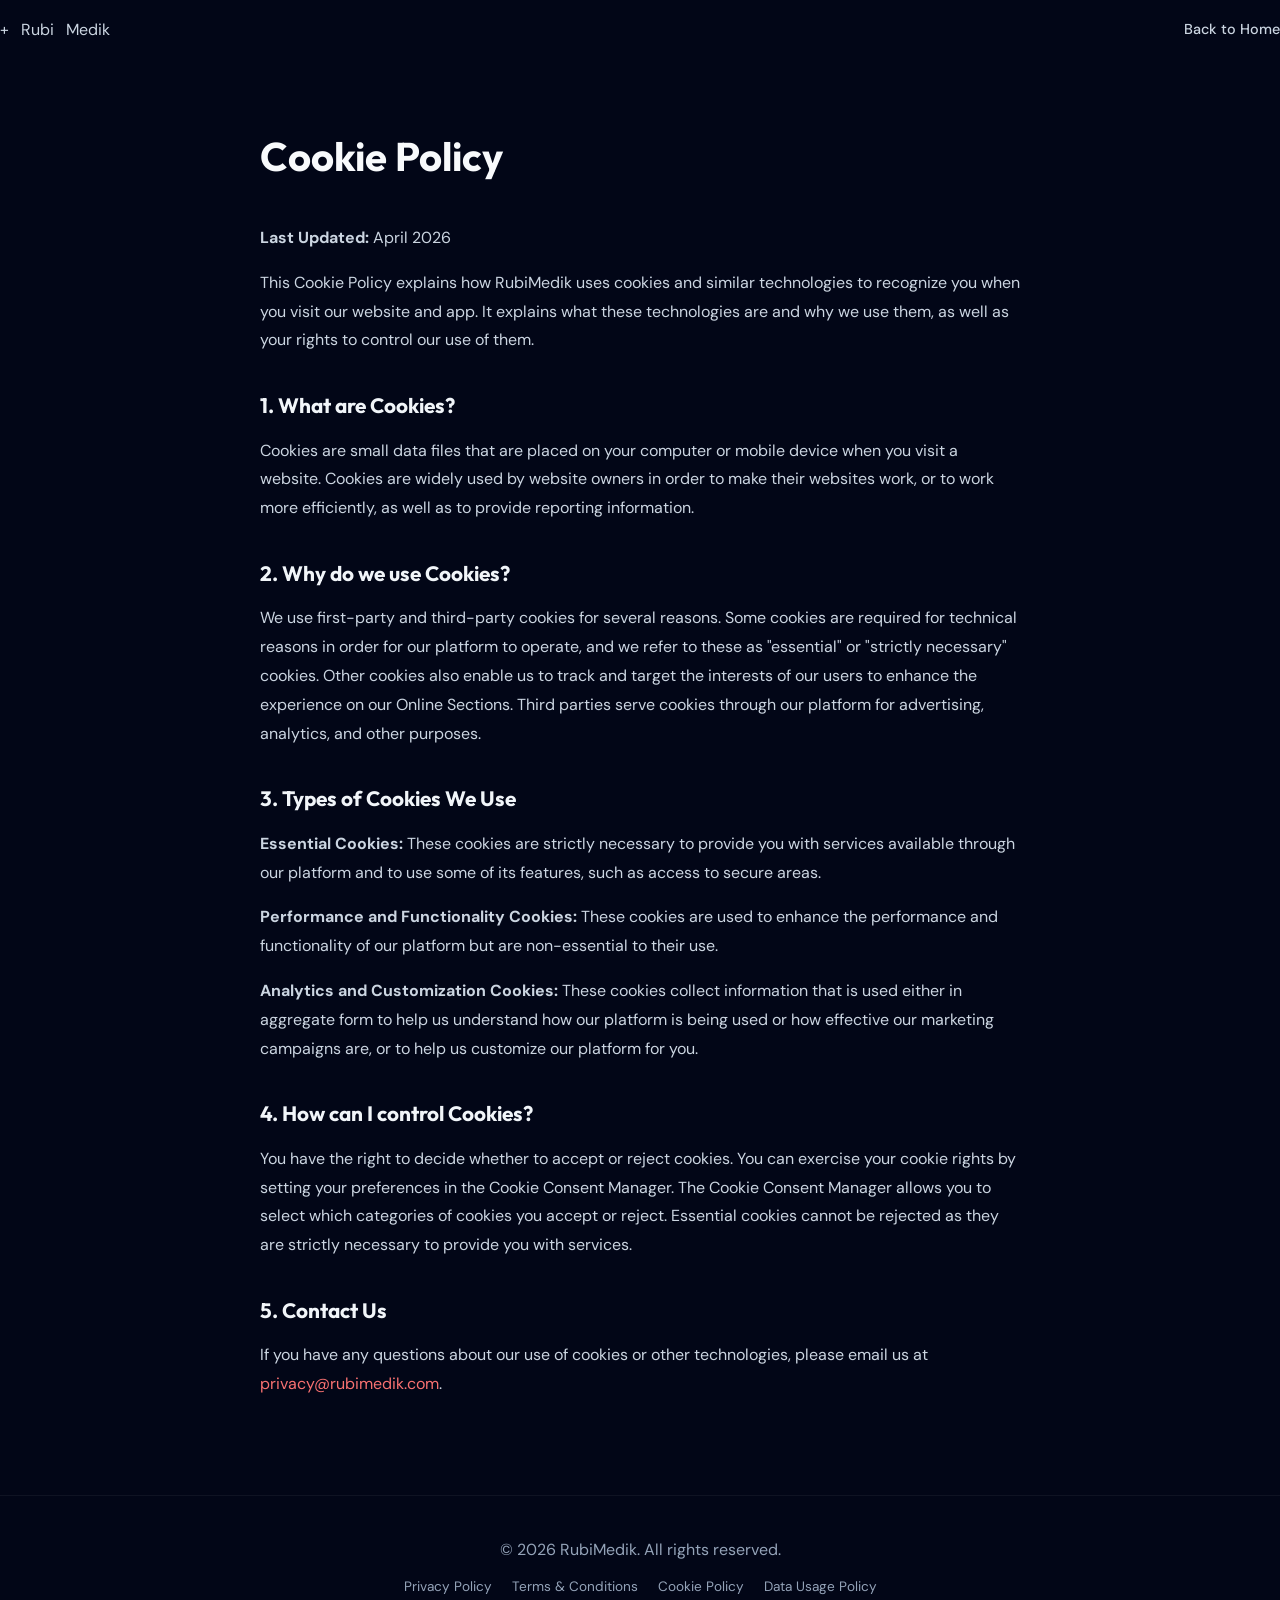
==== cookies.html @ a386166e "Update Branding: Add Cedar & Ruby Health Alliance, redesign Trusted By section, and add policy pages" ====
<!DOCTYPE html>
<html lang="en">
<head>
    <meta charset="UTF-8">
    <meta name="viewport" content="width=device-width, initial-scale=1.0">
    <title>Cookie Policy | RubiMedik</title>
    <link rel="icon" href="assets/favicon.svg" type="image/svg+xml">
    <link rel="preconnect" href="https://fonts.googleapis.com">
    <link rel="preconnect" href="https://fonts.gstatic.com" crossorigin>
    <link href="https://fonts.googleapis.com/css2?family=Outfit:wght@400;500;600;700;800&family=DM+Sans:wght@400;500;600&display=swap" rel="stylesheet">
    <link rel="stylesheet" href="styles.css">
    <style>
        .page-container {
            padding: 120px 20px 80px;
            max-width: 800px;
            margin: 0 auto;
            color: var(--slate-300);
            line-height: 1.8;
        }
        .page-title {
            color: var(--slate-50);
            font-family: var(--font-display);
            font-size: 2.5rem;
            margin-bottom: var(--space-8);
        }
        .legal-content h3 {
            color: var(--slate-100);
            font-family: var(--font-display);
            margin-top: var(--space-8);
            margin-bottom: var(--space-3);
            font-size: 1.3rem;
        }
        .legal-content p {
            margin-bottom: var(--space-4);
        }
        .legal-content a {
            color: var(--ruby-400);
            text-decoration: none;
        }
        .legal-content a:hover {
            color: var(--ruby-300);
            text-decoration: underline;
        }
    </style>
</head>
<body>
    <nav class="navbar">
        <div class="nav-container">
            <a href="index.html" class="logo">
                <span class="logo-icon">+</span>
                Rubi<span>Medik</span>
            </a>
            <div class="nav-links">
                <a href="index.html" class="nav-link">Back to Home</a>
            </div>
        </div>
    </nav>
    <main class="page-container">
        <h1 class="page-title">Cookie Policy</h1>
        <div class="legal-content">
            <p><strong>Last Updated:</strong> April 2026</p>
            <p>This Cookie Policy explains how RubiMedik uses cookies and similar technologies to recognize you when you visit our website and app. It explains what these technologies are and why we use them, as well as your rights to control our use of them.</p>
            
            <h3>1. What are Cookies?</h3>
            <p>Cookies are small data files that are placed on your computer or mobile device when you visit a website. Cookies are widely used by website owners in order to make their websites work, or to work more efficiently, as well as to provide reporting information.</p>
            
            <h3>2. Why do we use Cookies?</h3>
            <p>We use first-party and third-party cookies for several reasons. Some cookies are required for technical reasons in order for our platform to operate, and we refer to these as "essential" or "strictly necessary" cookies. Other cookies also enable us to track and target the interests of our users to enhance the experience on our Online Sections. Third parties serve cookies through our platform for advertising, analytics, and other purposes.</p>
            
            <h3>3. Types of Cookies We Use</h3>
            <p><strong>Essential Cookies:</strong> These cookies are strictly necessary to provide you with services available through our platform and to use some of its features, such as access to secure areas.</p>
            <p><strong>Performance and Functionality Cookies:</strong> These cookies are used to enhance the performance and functionality of our platform but are non-essential to their use.</p>
            <p><strong>Analytics and Customization Cookies:</strong> These cookies collect information that is used either in aggregate form to help us understand how our platform is being used or how effective our marketing campaigns are, or to help us customize our platform for you.</p>
            
            <h3>4. How can I control Cookies?</h3>
            <p>You have the right to decide whether to accept or reject cookies. You can exercise your cookie rights by setting your preferences in the Cookie Consent Manager. The Cookie Consent Manager allows you to select which categories of cookies you accept or reject. Essential cookies cannot be rejected as they are strictly necessary to provide you with services.</p>
            
            <h3>5. Contact Us</h3>
            <p>If you have any questions about our use of cookies or other technologies, please email us at <a href="mailto:privacy@rubimedik.com">privacy@rubimedik.com</a>.</p>
        </div>
    </main>
    <footer style="text-align: center; padding: 40px; border-top: 1px solid rgba(255,255,255,0.05); color: var(--slate-400);">
        <p>&copy; 2026 RubiMedik. All rights reserved.</p>
        <div style="display: flex; justify-content: center; gap: 20px; font-size: 0.85rem; margin-top: 12px;">
            <a href="privacy.html" style="color: inherit; text-decoration: none;">Privacy Policy</a>
            <a href="terms.html" style="color: inherit; text-decoration: none;">Terms & Conditions</a>
            <a href="cookies.html" style="color: inherit; text-decoration: none;">Cookie Policy</a>
            <a href="data-usage.html" style="color: inherit; text-decoration: none;">Data Usage Policy</a>
        </div>
    </footer>
</body>
</html>
---- styles.css ----
/* ========================================
   RubiMedik Landing Page — Design System
   ======================================== */

/* CSS Custom Properties */
:root {
    /* Primary Palette */
    --ruby-50: #fef2f2;
    --ruby-100: #fee2e2;
    --ruby-200: #fecaca;
    --ruby-300: #fca5a5;
    --ruby-400: #f87171;
    --ruby-500: #ef4444;
    --ruby-600: #dc2626;
    --ruby-700: #b91c1c;
    --ruby-800: #991b1b;
    --ruby-900: #7f1d1d;

    /* Neutral */
    --slate-50: #f8fafc;
    --slate-100: #f1f5f9;
    --slate-200: #e2e8f0;
    --slate-300: #cbd5e1;
    --slate-400: #94a3b8;
    --slate-500: #64748b;
    --slate-600: #475569;
    --slate-700: #334155;
    --slate-800: #1e293b;
    --slate-900: #0f172a;
    --slate-950: #020617;

    /* Accent Colors */
    --blue-500: #3b82f6;
    --blue-600: #2563eb;
    --green-500: #22c55e;
    --green-600: #16a34a;
    --purple-500: #a855f7;
    --purple-600: #9333ea;
    --amber-500: #f59e0b;
    --amber-600: #d97706;
    --teal-500: #14b8a6;
    --teal-600: #0d9488;
    --rose-500: #f43f5e;
    --rose-600: #e11d48;
    --indigo-500: #6366f1;
    --indigo-600: #4f46e5;

    /* Gradients */
    --gradient-primary: linear-gradient(135deg, #dc2626 0%, #991b1b 100%);
    --gradient-hero: linear-gradient(135deg, #0f172a 0%, #1e0a0a 50%, #0f172a 100%);
    --gradient-text: linear-gradient(135deg, #dc2626 0%, #f87171 50%, #dc2626 100%);
    --gradient-card: linear-gradient(135deg, rgba(255,255,255,0.05) 0%, rgba(255,255,255,0.02) 100%);
    --gradient-glow: radial-gradient(circle, rgba(220,38,38,0.15) 0%, transparent 70%);

    /* Spacing */
    --space-1: 0.25rem;
    --space-2: 0.5rem;
    --space-3: 0.75rem;
    --space-4: 1rem;
    --space-5: 1.25rem;
    --space-6: 1.5rem;
    --space-8: 2rem;
    --space-10: 2.5rem;
    --space-12: 3rem;
    --space-16: 4rem;
    --space-20: 5rem;
    --space-24: 6rem;

    /* Typography */
    --font-primary: 'DM Sans', -apple-system, BlinkMacSystemFont, sans-serif;
    --font-display: 'Outfit', 'DM Sans', sans-serif;

    /* Border radius */
    --radius-sm: 0.375rem;
    --radius-md: 0.5rem;
    --radius-lg: 0.75rem;
    --radius-xl: 1rem;
    --radius-2xl: 1.5rem;
    --radius-3xl: 2rem;
    --radius-full: 9999px;

    /* Shadows */
    --shadow-sm: 0 1px 2px rgba(0,0,0,0.05);
    --shadow-md: 0 4px 6px -1px rgba(0,0,0,0.1), 0 2px 4px -2px rgba(0,0,0,0.1);
    --shadow-lg: 0 10px 15px -3px rgba(0,0,0,0.1), 0 4px 6px -4px rgba(0,0,0,0.1);
    --shadow-xl: 0 20px 25px -5px rgba(0,0,0,0.1), 0 8px 10px -6px rgba(0,0,0,0.1);
    --shadow-2xl: 0 25px 50px -12px rgba(0,0,0,0.25);
    --shadow-glow: 0 0 60px rgba(220,38,38,0.15);

    /* Transitions */
    --transition-fast: 150ms cubic-bezier(0.4, 0, 0.2, 1);
    --transition-base: 300ms cubic-bezier(0.4, 0, 0.2, 1);
    --transition-slow: 500ms cubic-bezier(0.4, 0, 0.2, 1);
    --transition-bounce: 500ms cubic-bezier(0.34, 1.56, 0.64, 1);
}

/* ========================================
   Reset & Base
   ======================================== */
*, *::before, *::after {
    margin: 0;
    padding: 0;
    box-sizing: border-box;
}

html {
    scroll-behavior: smooth;
    font-size: 16px;
    -webkit-font-smoothing: antialiased;
    -moz-osx-font-smoothing: grayscale;
}

body {
    font-family: var(--font-primary);
    background-color: var(--slate-950);
    color: var(--slate-300);
    line-height: 1.7;
    overflow-x: hidden;
}

a {
    color: inherit;
    text-decoration: none;
}

img {
    max-width: 100%;
    height: auto;
    display: block;
}

ul {
    list-style: none;
}

.container {
    width: 100%;
    max-width: 1200px;
    margin: 0 auto;
    padding: 0 var(--space-6);
}

/* ========================================
   Typography
   ======================================== */
.gradient-text {
    background: var(--gradient-text);
    -webkit-background-clip: text;
    -webkit-text-fill-color: transparent;
    background-clip: text;
}

.section-header {
    text-align: center;
    margin-bottom: var(--space-16);
}

.section-tag {
    display: inline-block;
    padding: var(--space-2) var(--space-4);
    background: rgba(220, 38, 38, 0.1);
    color: var(--ruby-400);
    border-radius: var(--radius-full);
    font-size: 0.8rem;
    font-weight: 600;
    letter-spacing: 0.05em;
    text-transform: uppercase;
    margin-bottom: var(--space-4);
    border: 1px solid rgba(220, 38, 38, 0.2);
}

.section-title {
    font-family: var(--font-display);
    font-size: clamp(2rem, 4vw, 3rem);
    font-weight: 700;
    color: var(--slate-50);
    line-height: 1.2;
    margin-bottom: var(--space-4);
}

.section-subtitle {
    font-size: 1.1rem;
    color: var(--slate-400);
    max-width: 600px;
    margin: 0 auto;
    line-height: 1.7;
}

/* ========================================
   Navigation
   ======================================== */
.navbar {
    position: fixed;
    top: 0;
    left: 0;
    right: 0;
    z-index: 1000;
    padding: var(--space-4) 0;
    transition: var(--transition-base);
    background: transparent;
}

.navbar.scrolled {
    background: rgba(15, 23, 42, 0.85);
    backdrop-filter: blur(20px);
    -webkit-backdrop-filter: blur(20px);
    border-bottom: 1px solid rgba(255,255,255,0.05);
    padding: var(--space-3) 0;
}

.nav-container {
    display: flex;
    align-items: center;
    justify-content: space-between;
}

.logo {
    display: flex;
    align-items: center;
    gap: var(--space-3);
}

.logo-icon {
    display: flex;
    align-items: center;
    justify-content: center;
}

.logo-text {
    font-family: var(--font-display);
    font-size: 1.4rem;
    font-weight: 700;
    color: var(--slate-50);
}

.logo-accent {
    color: var(--ruby-500);
}

.nav-links {
    display: flex;
    align-items: center;
    gap: var(--space-8);
}

.nav-link {
    font-size: 0.9rem;
    font-weight: 500;
    color: var(--slate-300);
    transition: var(--transition-fast);
    position: relative;
}

.nav-link::after {
    content: '';
    position: absolute;
    bottom: -4px;
    left: 0;
    width: 0;
    height: 2px;
    background: var(--gradient-primary);
    border-radius: var(--radius-full);
    transition: var(--transition-base);
}

.nav-link:hover {
    color: var(--slate-50);
}

.nav-link:hover::after {
    width: 100%;
}

.nav-btn {
    padding: var(--space-2) var(--space-5);
    background: var(--gradient-primary);
    color: white;
    border-radius: var(--radius-full);
    font-size: 0.9rem;
    font-weight: 600;
    transition: var(--transition-base);
    box-shadow: 0 4px 15px rgba(220, 38, 38, 0.3);
}

.nav-btn:hover {
    transform: translateY(-2px);
    box-shadow: 0 6px 20px rgba(220, 38, 38, 0.4);
}

/* Mobile Menu */
.mobile-menu-btn {
    display: none;
    flex-direction: column;
    gap: 5px;
    background: none;
    border: none;
    cursor: pointer;
    padding: var(--space-2);
    z-index: 1001;
}

.mobile-menu-btn span {
    display: block;
    width: 24px;
    height: 2px;
    background: var(--slate-300);
    border-radius: var(--radius-full);
    transition: var(--transition-base);
}

.mobile-menu-btn.active span:nth-child(1) {
    transform: rotate(45deg) translate(5px, 5px);
}

.mobile-menu-btn.active span:nth-child(2) {
    opacity: 0;
}

.mobile-menu-btn.active span:nth-child(3) {
    transform: rotate(-45deg) translate(5px, -5px);
}

/* ========================================
   Hero Section
   ======================================== */
.hero {
    position: relative;
    min-height: 100vh;
    display: flex;
    align-items: center;
    padding: calc(80px + var(--space-16)) 0 var(--space-16) 0;
    background: var(--gradient-hero);
    overflow: hidden;
}

.hero-bg-elements {
    position: absolute;
    inset: 0;
    overflow: hidden;
    pointer-events: none;
}

.hero-circle {
    position: absolute;
    border-radius: 50%;
    filter: blur(80px);
}

.hero-circle-1 {
    width: 600px;
    height: 600px;
    background: rgba(220, 38, 38, 0.08);
    top: -200px;
    right: -100px;
    animation: floatSlow 20s ease-in-out infinite;
}

.hero-circle-2 {
    width: 400px;
    height: 400px;
    background: rgba(127, 29, 29, 0.1);
    bottom: -100px;
    left: -50px;
    animation: floatSlow 25s ease-in-out infinite reverse;
}

.hero-circle-3 {
    width: 300px;
    height: 300px;
    background: rgba(59, 130, 246, 0.04);
    top: 50%;
    left: 50%;
    animation: floatSlow 15s ease-in-out infinite;
}

.hero-grid {
    position: absolute;
    inset: 0;
    background-image: 
        linear-gradient(rgba(255,255,255,0.02) 1px, transparent 1px),
        linear-gradient(90deg, rgba(255,255,255,0.02) 1px, transparent 1px);
    background-size: 60px 60px;
    mask-image: radial-gradient(ellipse at center, rgba(0,0,0,0.3) 0%, transparent 70%);
    -webkit-mask-image: radial-gradient(ellipse at center, rgba(0,0,0,0.3) 0%, transparent 70%);
}

.hero-container {
    display: grid;
    grid-template-columns: 1fr 1fr;
    gap: var(--space-12);
    align-items: center;
    position: relative;
    z-index: 1;
}

.hero-badge {
    display: inline-flex;
    align-items: center;
    gap: var(--space-2);
    padding: var(--space-2) var(--space-4);
    background: rgba(220, 38, 38, 0.1);
    border: 1px solid rgba(220, 38, 38, 0.2);
    border-radius: var(--radius-full);
    font-size: 0.85rem;
    color: var(--ruby-300);
    font-weight: 500;
    margin-bottom: var(--space-6);
    animation: fadeInUp 0.8s ease-out;
}

.pulse-dot {
    width: 8px;
    height: 8px;
    background: var(--ruby-500);
    border-radius: 50%;
    animation: pulse 2s infinite;
}

.hero-title {
    font-family: var(--font-display);
    font-size: clamp(2.5rem, 5vw, 4rem);
    font-weight: 800;
    color: var(--slate-50);
    line-height: 1.1;
    margin-bottom: var(--space-6);
    animation: fadeInUp 0.8s ease-out 0.1s both;
}

.hero-subtitle {
    font-size: 1.15rem;
    color: var(--slate-400);
    line-height: 1.8;
    margin-bottom: var(--space-8);
    max-width: 520px;
    animation: fadeInUp 0.8s ease-out 0.2s both;
}

.hero-cta {
    display: flex;
    gap: var(--space-4);
    margin-bottom: var(--space-12);
    animation: fadeInUp 0.8s ease-out 0.3s both;
}

/* Download Buttons */
.download-btn {
    display: inline-flex;
    align-items: center;
    gap: var(--space-3);
    padding: var(--space-3) var(--space-5);
    border-radius: var(--radius-lg);
    font-weight: 500;
    transition: var(--transition-base);
    border: 1px solid rgba(255,255,255,0.1);
}

.download-btn-ios {
    background: var(--slate-50);
    color: var(--slate-900);
}

.download-btn-ios:hover {
    background: white;
    transform: translateY(-3px);
    box-shadow: 0 8px 25px rgba(255,255,255,0.15);
}

.download-btn-android {
    background: rgba(255,255,255,0.05);
    color: var(--slate-50);
    border-color: rgba(255,255,255,0.15);
}

.download-btn-android:hover {
    background: rgba(255,255,255,0.1);
    transform: translateY(-3px);
    box-shadow: 0 8px 25px rgba(255,255,255,0.05);
}

.download-btn-large {
    padding: var(--space-4) var(--space-8);
}

.download-btn-large svg {
    width: 28px;
    height: 28px;
}

.btn-text {
    display: flex;
    flex-direction: column;
    align-items: flex-start;
}

.btn-label {
    font-size: 0.65rem;
    text-transform: uppercase;
    letter-spacing: 0.05em;
    opacity: 0.7;
    font-weight: 400;
}

.btn-store {
    font-size: 1.05rem;
    font-weight: 700;
    line-height: 1.2;
}

.download-btn-large .btn-store {
    font-size: 1.15rem;
}

/* Hero Stats */
.hero-stats {
    display: flex;
    align-items: center;
    gap: var(--space-6);
    animation: fadeInUp 0.8s ease-out 0.4s both;
}

.stat-item {
    display: flex;
    flex-direction: column;
}

.stat-row {
    display: flex;
    align-items: baseline;
    gap: 0;
}

.stat-number {
    font-family: var(--font-display);
    font-size: 1.6rem;
    font-weight: 700;
    color: var(--slate-50);
    display: inline;
}

.stat-suffix {
    font-family: var(--font-display);
    font-size: 1.6rem;
    font-weight: 700;
    color: var(--ruby-500);
}

.stat-label {
    font-size: 0.8rem;
    color: var(--slate-500);
    font-weight: 500;
}

.stat-divider {
    width: 1px;
    height: 40px;
    background: rgba(255,255,255,0.1);
}

/* Hero Visual / Mockup */
.hero-visual {
    position: relative;
    display: flex;
    justify-content: center;
    align-items: center;
    animation: fadeInRight 1s ease-out 0.3s both;
}

.large-mockup-wrapper {
    position: relative;
    width: 100%;
    max-width: 800px; /* Increased to allow 700px mockup */
    display: flex;
    justify-content: center; /* Center aligning */
    align-items: center;
    margin: 0 auto;
}

.large-mockup-image {
    width: 100%;
    max-width: 700px; /* Allow image to grow very large */
    height: auto;
    border-radius: var(--radius-2xl);
    filter: drop-shadow(0 25px 50px rgba(0,0,0,0.4));
    animation: float 6s ease-in-out infinite;
    position: relative;
    z-index: 2;
}

/* ========================================
   Trusted By
   ======================================== */
.trusted-by {
    padding: var(--space-12) 0;
    border-top: 1px solid rgba(255,255,255,0.03);
    border-bottom: 1px solid rgba(255,255,255,0.03);
    background: rgba(15, 23, 42, 0.5);
}

.trusted-label {
    text-align: center;
    font-size: 0.8rem;
    text-transform: uppercase;
    letter-spacing: 0.1em;
    color: var(--slate-500);
    margin-bottom: var(--space-8);
    font-weight: 500;
}

.trusted-logos {
    display: flex;
    justify-content: center;
    align-items: center;
    gap: var(--space-12);
    flex-wrap: wrap;
    margin-top: var(--space-10);
}

.trust-item {
    display: flex;
    flex-direction: column;
    align-items: center;
    gap: var(--space-4);
    opacity: 0.6;
    transition: var(--transition-base);
    text-align: center;
}

.trust-item:hover {
    opacity: 1;
    transform: translateY(-4px);
}

.trust-logo {
    height: 56px;
    width: auto;
    filter: grayscale(1) brightness(0.8);
    transition: var(--transition-base);
}

.placeholder-logo {
    display: flex;
    align-items: center;
    justify-content: center;
    font-size: 2rem;
    width: 64px;
    height: 64px;
    background: rgba(255,255,255,0.03);
    border-radius: var(--radius-xl);
    border: 1px solid rgba(255,255,255,0.08);
}

.trust-item:hover .trust-logo {
    filter: grayscale(0) brightness(1);
    transform: scale(1.05);
}

.trust-name {
    font-size: 0.85rem;
    font-weight: 600;
    color: var(--slate-400);
    letter-spacing: 0.05em;
    transition: var(--transition-base);
}

.trust-item:hover .trust-name {
    color: var(--slate-100);
}

/* ========================================
   Features Section
   ======================================== */
.features {
    padding: var(--space-24) 0;
    position: relative;
}

.features-grid {
    display: grid;
    grid-template-columns: repeat(3, 1fr);
    gap: var(--space-6);
}

.feature-card {
    position: relative;
    padding: var(--space-8);
    background: rgba(255,255,255,0.02);
    border: 1px solid rgba(255,255,255,0.06);
    border-radius: var(--radius-2xl);
    transition: var(--transition-base);
    overflow: hidden;
}

.feature-card::before {
    content: '';
    position: absolute;
    top: 0;
    left: 0;
    right: 0;
    height: 2px;
    background: var(--gradient-primary);
    opacity: 0;
    transition: var(--transition-base);
}

.feature-card:hover {
    background: rgba(255,255,255,0.04);
    border-color: rgba(255,255,255,0.1);
    transform: translateY(-4px);
    box-shadow: var(--shadow-xl);
}

.feature-card:hover::before {
    opacity: 1;
}

.feature-card-large {
    grid-column: span 1;
    grid-row: span 2;
    display: flex;
    flex-direction: column;
}

.feature-icon-wrap {
    width: 52px;
    height: 52px;
    border-radius: var(--radius-lg);
    display: flex;
    align-items: center;
    justify-content: center;
    margin-bottom: var(--space-5);
}

.feature-icon-red { background: rgba(220,38,38,0.1); color: var(--ruby-400); }
.feature-icon-blue { background: rgba(59,130,246,0.1); color: var(--blue-500); }
.feature-icon-green { background: rgba(34,197,94,0.1); color: var(--green-500); }
.feature-icon-purple { background: rgba(168,85,247,0.1); color: var(--purple-500); }
.feature-icon-amber { background: rgba(245,158,11,0.1); color: var(--amber-500); }
.feature-icon-teal { background: rgba(20,184,166,0.1); color: var(--teal-500); }
.feature-icon-rose { background: rgba(244,63,94,0.1); color: var(--rose-500); }
.feature-icon-indigo { background: rgba(99,102,241,0.1); color: var(--indigo-500); }

.feature-title {
    font-family: var(--font-display);
    font-size: 1.15rem;
    font-weight: 600;
    color: var(--slate-100);
    margin-bottom: var(--space-3);
}

.feature-desc {
    font-size: 0.9rem;
    color: var(--slate-400);
    line-height: 1.7;
}

.feature-list {
    margin-top: var(--space-6);
    display: flex;
    flex-direction: column;
    gap: var(--space-3);
}

.feature-list li {
    display: flex;
    align-items: center;
    gap: var(--space-3);
    font-size: 0.85rem;
    color: var(--slate-300);
}

.feature-list li::before {
    content: '';
    width: 6px;
    height: 6px;
    border-radius: 50%;
    background: var(--ruby-500);
    flex-shrink: 0;
}

/* Feature Showcase — alternating mockup + text */
.feature-showcase {
    display: grid;
    grid-template-columns: 1fr 1fr;
    gap: var(--space-16);
    align-items: center;
    padding: var(--space-16) 0;
    border-bottom: 1px solid rgba(255,255,255,0.05);
}

.feature-showcase:last-of-type {
    border-bottom: none;
}

.feature-showcase-reverse {
    direction: rtl;
}

.feature-showcase-reverse > * {
    direction: ltr;
}

.feature-showcase-content {
    display: flex;
    flex-direction: column;
}

.showcase-title {
    font-family: var(--font-display);
    font-size: 1.85rem;
    font-weight: 700;
    color: var(--slate-50);
    margin-bottom: var(--space-4);
    letter-spacing: -0.02em;
}

.showcase-desc {
    font-size: 1.05rem;
    color: var(--slate-400);
    line-height: 1.8;
    margin-bottom: var(--space-6);
}

.showcase-list {
    display: flex;
    flex-direction: column;
    gap: var(--space-4);
    list-style: none;
    padding: 0;
    margin: 0;
}

.showcase-list li {
    display: flex;
    align-items: center;
    gap: var(--space-3);
    font-size: 0.95rem;
    color: var(--slate-300);
    line-height: 1.5;
}

.showcase-list li svg {
    flex-shrink: 0;
}

.feature-showcase-mockup {
    position: relative;
    display: flex;
    justify-content: center;
    align-items: center;
}

.feature-showcase-mockup img {
    width: 100%;
    max-width: 420px;
    height: auto;
    border-radius: var(--radius-2xl);
    position: relative;
    z-index: 1;
    filter: drop-shadow(0 25px 50px rgba(0,0,0,0.4));
    transition: transform 0.5s ease;
}

.feature-showcase-mockup:hover img {
    transform: scale(1.03) translateY(-8px);
}

.showcase-mockup-glow {
    position: absolute;
    width: 300px;
    height: 300px;
    border-radius: 50%;
    background: radial-gradient(circle, rgba(220,38,38,0.12) 0%, transparent 70%);
    filter: blur(60px);
    z-index: 0;
    top: 50%;
    left: 50%;
    transform: translate(-50%, -50%);
}

/* Compact Feature Grid */
.features-compact-grid {
    display: grid;
    grid-template-columns: repeat(4, 1fr);
    gap: var(--space-5);
    margin-top: var(--space-16);
    padding-top: var(--space-16);
    border-top: 1px solid rgba(255,255,255,0.05);
}

.feature-card-compact {
    position: relative;
    padding: var(--space-6);
    background: rgba(255,255,255,0.02);
    border: 1px solid rgba(255,255,255,0.06);
    border-radius: var(--radius-xl);
    transition: var(--transition-base);
    overflow: hidden;
}

.feature-card-compact::before {
    content: '';
    position: absolute;
    top: 0;
    left: 0;
    right: 0;
    height: 2px;
    background: var(--gradient-primary);
    opacity: 0;
    transition: var(--transition-base);
}

.feature-card-compact:hover {
    background: rgba(255,255,255,0.04);
    border-color: rgba(255,255,255,0.1);
    transform: translateY(-4px);
    box-shadow: var(--shadow-xl);
}

.feature-card-compact:hover::before {
    opacity: 1;
}

/* Reveal animations */
.reveal-left,
.reveal-right {
    opacity: 0;
    transition: opacity 0.8s ease, transform 0.8s ease;
}

.reveal-left {
    transform: translateX(-40px);
}

.reveal-right {
    transform: translateX(40px);
}

.reveal-left.revealed,
.reveal-right.revealed {
    opacity: 1;
    transform: translateX(0);
}

/* ========================================
   How It Works
   ======================================== */
.how-it-works {
    padding: var(--space-24) 0;
    background: rgba(15, 23, 42, 0.5);
    position: relative;
}

.steps-container {
    max-width: 700px;
    margin: 0 auto;
}

.step-card {
    display: flex;
    align-items: flex-start;
    gap: var(--space-6);
    padding: var(--space-8);
    background: rgba(255,255,255,0.02);
    border: 1px solid rgba(255,255,255,0.06);
    border-radius: var(--radius-2xl);
    transition: var(--transition-base);
    position: relative;
}

.step-card:hover {
    background: rgba(255,255,255,0.04);
    border-color: rgba(220, 38, 38, 0.2);
    transform: translateX(8px);
}

.step-number {
    font-family: var(--font-display);
    font-size: 2.5rem;
    font-weight: 700;
    color: rgba(220, 38, 38, 0.15);
    line-height: 1;
    flex-shrink: 0;
    min-width: 60px;
}

.step-content h3 {
    font-family: var(--font-display);
    font-size: 1.2rem;
    font-weight: 600;
    color: var(--slate-100);
    margin-bottom: var(--space-2);
}

.step-content p {
    font-size: 0.9rem;
    color: var(--slate-400);
    line-height: 1.7;
}

.step-icon {
    position: absolute;
    right: var(--space-8);
    top: 50%;
    transform: translateY(-50%);
    opacity: 0.3;
    color: var(--slate-500);
    transition: var(--transition-base);
}

.step-card:hover .step-icon {
    opacity: 0.6;
}

.step-connector {
    display: flex;
    justify-content: center;
    padding: var(--space-2) 0;
}

/* ========================================
   Who It's For
   ======================================== */
.for-who {
    padding: var(--space-24) 0;
}

.persona-grid {
    display: grid;
    grid-template-columns: repeat(3, 1fr);
    gap: var(--space-6);
}

.persona-card {
    padding: var(--space-8);
    background: rgba(255,255,255,0.02);
    border: 1px solid rgba(255,255,255,0.06);
    border-radius: var(--radius-2xl);
    transition: var(--transition-base);
    text-align: center;
}

.persona-card:hover {
    background: rgba(255,255,255,0.04);
    border-color: rgba(255,255,255,0.1);
    transform: translateY(-6px);
    box-shadow: var(--shadow-xl);
}

.persona-avatar {
    width: 72px;
    height: 72px;
    border-radius: var(--radius-full);
    display: flex;
    align-items: center;
    justify-content: center;
    margin: 0 auto var(--space-5);
}

.persona-avatar-patient {
    background: linear-gradient(135deg, rgba(220,38,38,0.15), rgba(220,38,38,0.05));
    color: var(--ruby-400);
}

.persona-avatar-specialist {
    background: linear-gradient(135deg, rgba(59,130,246,0.15), rgba(59,130,246,0.05));
    color: var(--blue-500);
}

.persona-avatar-hospital {
    background: linear-gradient(135deg, rgba(34,197,94,0.15), rgba(34,197,94,0.05));
    color: var(--green-500);
}

.persona-card h3 {
    font-family: var(--font-display);
    font-size: 1.2rem;
    font-weight: 600;
    color: var(--slate-100);
    margin-bottom: var(--space-3);
}

.persona-card > p {
    font-size: 0.9rem;
    color: var(--slate-400);
    margin-bottom: var(--space-6);
    line-height: 1.7;
}

.persona-features {
    text-align: left;
    display: flex;
    flex-direction: column;
    gap: var(--space-3);
}

.persona-features li {
    display: flex;
    align-items: center;
    gap: var(--space-3);
    font-size: 0.85rem;
    color: var(--slate-300);
}

.persona-features li::before {
    content: '✓';
    color: var(--green-500);
    font-weight: 700;
    font-size: 0.75rem;
    flex-shrink: 0;
}

/* ========================================
   Impact / Stats Section
   ======================================== */
.impact-section {
    padding: var(--space-16) 0;
    background: rgba(220, 38, 38, 0.03);
    border-top: 1px solid rgba(220, 38, 38, 0.08);
    border-bottom: 1px solid rgba(220, 38, 38, 0.08);
}

.impact-grid {
    display: grid;
    grid-template-columns: repeat(4, 1fr);
    gap: var(--space-6);
}

.impact-card {
    text-align: center;
    padding: var(--space-8) var(--space-4);
}

.impact-stat-row {
    display: flex;
    justify-content: center;
    align-items: baseline;
    gap: 2px;
}

.impact-number {
    font-family: var(--font-display);
    font-size: 2.8rem;
    font-weight: 700;
    color: var(--slate-50);
}

.impact-suffix {
    font-family: var(--font-display);
    font-size: 2.8rem;
    font-weight: 700;
    color: var(--ruby-500);
}

.impact-label {
    font-size: 0.9rem;
    color: var(--slate-400);
    margin-top: var(--space-2);
}

/* ========================================
   FAQ Section
   ======================================== */
.faq-section {
    padding: var(--space-24) 0;
}

.faq-container {
    max-width: 750px;
    margin: 0 auto;
    display: flex;
    flex-direction: column;
    gap: var(--space-3);
}

.faq-item {
    border: 1px solid rgba(255,255,255,0.06);
    border-radius: var(--radius-xl);
    overflow: hidden;
    transition: var(--transition-base);
    background: rgba(255,255,255,0.02);
}

.faq-item:hover {
    border-color: rgba(255,255,255,0.1);
}

.faq-item.active {
    border-color: rgba(220, 38, 38, 0.2);
    background: rgba(220, 38, 38, 0.03);
}

.faq-question {
    width: 100%;
    display: flex;
    align-items: center;
    justify-content: space-between;
    padding: var(--space-5) var(--space-6);
    background: none;
    border: none;
    cursor: pointer;
    font-family: var(--font-primary);
    font-size: 1rem;
    font-weight: 500;
    color: var(--slate-200);
    text-align: left;
    transition: var(--transition-fast);
}

.faq-question:hover {
    color: var(--slate-50);
}

.faq-chevron {
    flex-shrink: 0;
    transition: var(--transition-base);
    color: var(--slate-500);
}

.faq-item.active .faq-chevron {
    transform: rotate(180deg);
    color: var(--ruby-500);
}

.faq-answer {
    max-height: 0;
    overflow: hidden;
    transition: max-height var(--transition-slow), padding var(--transition-slow);
}

.faq-item.active .faq-answer {
    max-height: 300px;
}

.faq-answer p {
    padding: 0 var(--space-6) var(--space-6);
    font-size: 0.9rem;
    color: var(--slate-400);
    line-height: 1.8;
}

/* ========================================
   CTA Section
   ======================================== */
.cta-section {
    padding: var(--space-24) 0;
}

.cta-card {
    position: relative;
    padding: var(--space-16) var(--space-8);
    background: var(--gradient-primary);
    border-radius: var(--radius-3xl);
    text-align: center;
    overflow: hidden;
}

.cta-bg-pattern {
    position: absolute;
    inset: 0;
    background-image: 
        radial-gradient(circle at 20% 30%, rgba(255,255,255,0.08) 0%, transparent 50%),
        radial-gradient(circle at 80% 70%, rgba(255,255,255,0.05) 0%, transparent 50%);
}

.cta-content {
    position: relative;
    z-index: 1;
}

.cta-content h2 {
    font-family: var(--font-display);
    font-size: clamp(1.8rem, 3.5vw, 2.5rem);
    font-weight: 700;
    color: white;
    margin-bottom: var(--space-4);
    line-height: 1.2;
}

.cta-content p {
    font-size: 1.1rem;
    color: rgba(255,255,255,0.8);
    max-width: 550px;
    margin: 0 auto var(--space-8);
    line-height: 1.7;
}

.cta-buttons {
    display: flex;
    justify-content: center;
    gap: var(--space-4);
    flex-wrap: wrap;
}

.cta-buttons .download-btn-ios {
    background: white;
    color: var(--slate-900);
}

.cta-buttons .download-btn-ios:hover {
    box-shadow: 0 8px 30px rgba(0,0,0,0.2);
}

.cta-buttons .download-btn-android {
    background: rgba(255,255,255,0.15);
    color: white;
    border-color: rgba(255,255,255,0.3);
}

.cta-buttons .download-btn-android:hover {
    background: rgba(255,255,255,0.25);
}

/* ========================================
   Footer
   ======================================== */
.footer {
    padding: var(--space-16) 0 0;
    background: rgba(2, 6, 23, 0.8);
    border-top: 1px solid rgba(255,255,255,0.05);
}

.footer-grid {
    display: grid;
    grid-template-columns: 1.5fr 1fr 1fr 1.2fr;
    gap: var(--space-10);
    padding-bottom: var(--space-12);
}

.footer-desc {
    font-size: 0.9rem;
    color: var(--slate-500);
    margin-top: var(--space-4);
    line-height: 1.7;
    max-width: 300px;
}

.footer-socials {
    display: flex;
    gap: var(--space-3);
    margin-top: var(--space-6);
}

.social-link {
    width: 40px;
    height: 40px;
    display: flex;
    align-items: center;
    justify-content: center;
    border-radius: var(--radius-md);
    background: rgba(255,255,255,0.05);
    color: var(--slate-400);
    transition: var(--transition-base);
    border: 1px solid rgba(255,255,255,0.06);
}

.social-link:hover {
    background: rgba(220, 38, 38, 0.1);
    color: var(--ruby-400);
    border-color: rgba(220, 38, 38, 0.2);
    transform: translateY(-2px);
}

.footer-col h4 {
    font-family: var(--font-display);
    font-size: 0.95rem;
    font-weight: 600;
    color: var(--slate-200);
    margin-bottom: var(--space-5);
}

.footer-col ul {
    display: flex;
    flex-direction: column;
    gap: var(--space-3);
}

.footer-col a {
    font-size: 0.9rem;
    color: var(--slate-500);
    transition: var(--transition-fast);
}

.footer-col a:hover {
    color: var(--ruby-400);
}

.contact-list li {
    display: flex;
    align-items: center;
    gap: var(--space-3);
    color: var(--slate-500);
    font-size: 0.9rem;
}

.contact-list svg {
    flex-shrink: 0;
    opacity: 0.5;
}

.footer-bottom {
    display: flex;
    align-items: center;
    justify-content: space-between;
    padding: var(--space-6) 0;
    border-top: 1px solid rgba(255,255,255,0.05);
    font-size: 0.85rem;
    color: var(--slate-600);
}

.footer-legal {
    display: flex;
    gap: var(--space-6);
}

.footer-legal a {
    color: var(--slate-500);
    transition: var(--transition-fast);
}

.footer-legal a:hover {
    color: var(--ruby-400);
}

/* ========================================
   Modals
   ======================================== */
.modal-overlay {
    position: fixed;
    inset: 0;
    background: rgba(0, 0, 0, 0.7);
    backdrop-filter: blur(8px);
    -webkit-backdrop-filter: blur(8px);
    z-index: 2000;
    display: flex;
    align-items: center;
    justify-content: center;
    padding: var(--space-6);
    opacity: 0;
    visibility: hidden;
    transition: var(--transition-base);
}

.modal-overlay.active {
    opacity: 1;
    visibility: visible;
}

.modal {
    background: var(--slate-900);
    border: 1px solid rgba(255,255,255,0.1);
    border-radius: var(--radius-2xl);
    max-width: 640px;
    width: 100%;
    max-height: 80vh;
    overflow-y: auto;
    padding: var(--space-8);
    transform: translateY(20px);
    transition: transform var(--transition-base);
    position: relative;
}

.modal-overlay.active .modal {
    transform: translateY(0);
}

.modal-close {
    position: absolute;
    top: var(--space-4);
    right: var(--space-4);
    width: 36px;
    height: 36px;
    display: flex;
    align-items: center;
    justify-content: center;
    background: rgba(255,255,255,0.05);
    border: 1px solid rgba(255,255,255,0.1);
    border-radius: var(--radius-md);
    color: var(--slate-400);
    font-size: 1.4rem;
    cursor: pointer;
    transition: var(--transition-fast);
}

.modal-close:hover {
    background: rgba(220, 38, 38, 0.1);
    color: var(--ruby-400);
}

.modal h2 {
    font-family: var(--font-display);
    font-size: 1.6rem;
    color: var(--slate-50);
    margin-bottom: var(--space-6);
    padding-right: var(--space-10);
}

.modal-content h3 {
    font-family: var(--font-display);
    font-size: 1.05rem;
    color: var(--slate-200);
    margin-top: var(--space-6);
    margin-bottom: var(--space-2);
}

.modal-content p {
    font-size: 0.9rem;
    color: var(--slate-400);
    line-height: 1.8;
}

.modal-content a {
    color: var(--ruby-400);
    text-decoration: underline;
}

/* Scrollbar for modal */
.modal::-webkit-scrollbar {
    width: 6px;
}

.modal::-webkit-scrollbar-track {
    background: transparent;
}

.modal::-webkit-scrollbar-thumb {
    background: rgba(255,255,255,0.1);
    border-radius: var(--radius-full);
}

/* ========================================
   Animations
   ======================================== */
@keyframes fadeInUp {
    from {
        opacity: 0;
        transform: translateY(30px);
    }
    to {
        opacity: 1;
        transform: translateY(0);
    }
}

@keyframes fadeInRight {
    from {
        opacity: 0;
        transform: translateX(30px);
    }
    to {
        opacity: 1;
        transform: translateX(0);
    }
}

@keyframes pulse {
    0%, 100% {
        opacity: 1;
        box-shadow: 0 0 0 0 rgba(220, 38, 38, 0.4);
    }
    50% {
        opacity: 0.8;
        box-shadow: 0 0 0 6px rgba(220, 38, 38, 0);
    }
}

@keyframes floatSlow {
    0%, 100% { transform: translate(0, 0); }
    33% { transform: translate(30px, -30px); }
    66% { transform: translate(-20px, 20px); }
}

@keyframes floatCard {
    0%, 100% { transform: translateY(0); }
    50% { transform: translateY(-10px); }
}

@keyframes glow {
    0% { opacity: 0.4; }
    100% { opacity: 0.8; }
}

/* Scroll reveal */
.reveal {
    opacity: 0;
    transform: translateY(40px);
    transition: opacity 0.8s ease, transform 0.8s ease;
}

.reveal.visible {
    opacity: 1;
    transform: translateY(0);
}

/* ========================================
   Responsive Design
   ======================================== */
@media (max-width: 1024px) {
    .hero-container {
        grid-template-columns: 1fr;
        text-align: center;
    }

    .hero-subtitle {
        margin: 0 auto var(--space-8);
    }

    .hero-cta {
        justify-content: center;
    }

    .hero-stats {
        justify-content: center;
    }

    .hero-visual {
        order: -1;
        margin-bottom: var(--space-8);
    }

    .large-mockup-wrapper {
        max-width: 420px;
        margin: 0 auto;
    }

    .feature-showcase {
        grid-template-columns: 1fr;
        gap: var(--space-10);
        padding: var(--space-12) 0;
        text-align: center;
    }

    .feature-showcase-reverse {
        direction: ltr;
    }

    .feature-showcase-content {
        align-items: center;
    }

    .showcase-list li {
        justify-content: center;
    }

    .feature-showcase-mockup img {
        max-width: 340px;
    }

    .features-compact-grid {
        grid-template-columns: repeat(2, 1fr);
    }

    .features-grid {
        grid-template-columns: repeat(2, 1fr);
    }

    .feature-card-large {
        grid-column: span 1;
        grid-row: span 1;
    }

    .persona-grid {
        grid-template-columns: repeat(2, 1fr);
    }

    .persona-card:last-child {
        grid-column: span 2;
        max-width: 400px;
        margin: 0 auto;
    }

    .impact-grid {
        grid-template-columns: repeat(2, 1fr);
    }

    .footer-grid {
        grid-template-columns: repeat(2, 1fr);
    }
}

@media (max-width: 768px) {
    .nav-links {
        position: fixed;
        top: 0;
        right: -100%;
        width: 80%;
        max-width: 300px;
        height: 100vh;
        background: rgba(15, 23, 42, 0.98);
        backdrop-filter: blur(20px);
        -webkit-backdrop-filter: blur(20px);
        flex-direction: column;
        padding: 100px var(--space-8) var(--space-8);
        gap: var(--space-6);
        transition: var(--transition-base);
        border-left: 1px solid rgba(255,255,255,0.05);
    }

    .nav-links.active {
        right: 0;
    }

    .mobile-menu-btn {
        display: flex;
    }

    .hero {
        padding-top: calc(80px + var(--space-8));
    }

    .hero-title {
        font-size: clamp(2rem, 7vw, 3rem);
    }

    .hero-cta {
        flex-direction: column;
        align-items: center;
    }

    .download-btn {
        width: 100%;
        max-width: 280px;
        justify-content: center;
    }

    .hero-stats {
        flex-direction: column;
        gap: var(--space-4);
    }

    .stat-divider {
        width: 40px;
        height: 1px;
    }

    .features-grid {
        grid-template-columns: 1fr;
    }

    .features-compact-grid {
        grid-template-columns: 1fr 1fr;
    }

    .feature-showcase {
        padding: var(--space-10) 0;
    }

    .feature-showcase-mockup img {
        max-width: 280px;
    }

    .persona-grid {
        grid-template-columns: 1fr;
    }

    .persona-card:last-child {
        grid-column: span 1;
        max-width: 100%;
    }

    .impact-grid {
        grid-template-columns: repeat(2, 1fr);
        gap: var(--space-4);
    }

    .step-card {
        flex-direction: column;
        gap: var(--space-4);
        padding: var(--space-6);
    }

    .step-icon {
        position: static;
        transform: none;
        opacity: 0.2;
        margin-top: var(--space-3);
    }

    .footer-grid {
        grid-template-columns: 1fr;
        gap: var(--space-8);
    }

    .footer-bottom {
        flex-direction: column;
        gap: var(--space-4);
        text-align: center;
    }

    .footer-legal {
        flex-wrap: wrap;
        justify-content: center;
    }

    .cta-card {
        padding: var(--space-10) var(--space-6);
    }

    .cta-buttons {
        flex-direction: column;
        align-items: center;
    }

    .cta-buttons .download-btn {
        width: 100%;
        max-width: 280px;
    }

    .trusted-logos {
        gap: var(--space-6);
    }

    .floating-card {
        display: none;
    }
}

@media (max-width: 480px) {
    .container {
        padding: 0 var(--space-4);
    }

    .impact-grid {
        grid-template-columns: 1fr 1fr;
    }

    .impact-number, .impact-suffix {
        font-size: 1.8rem;
    }
}
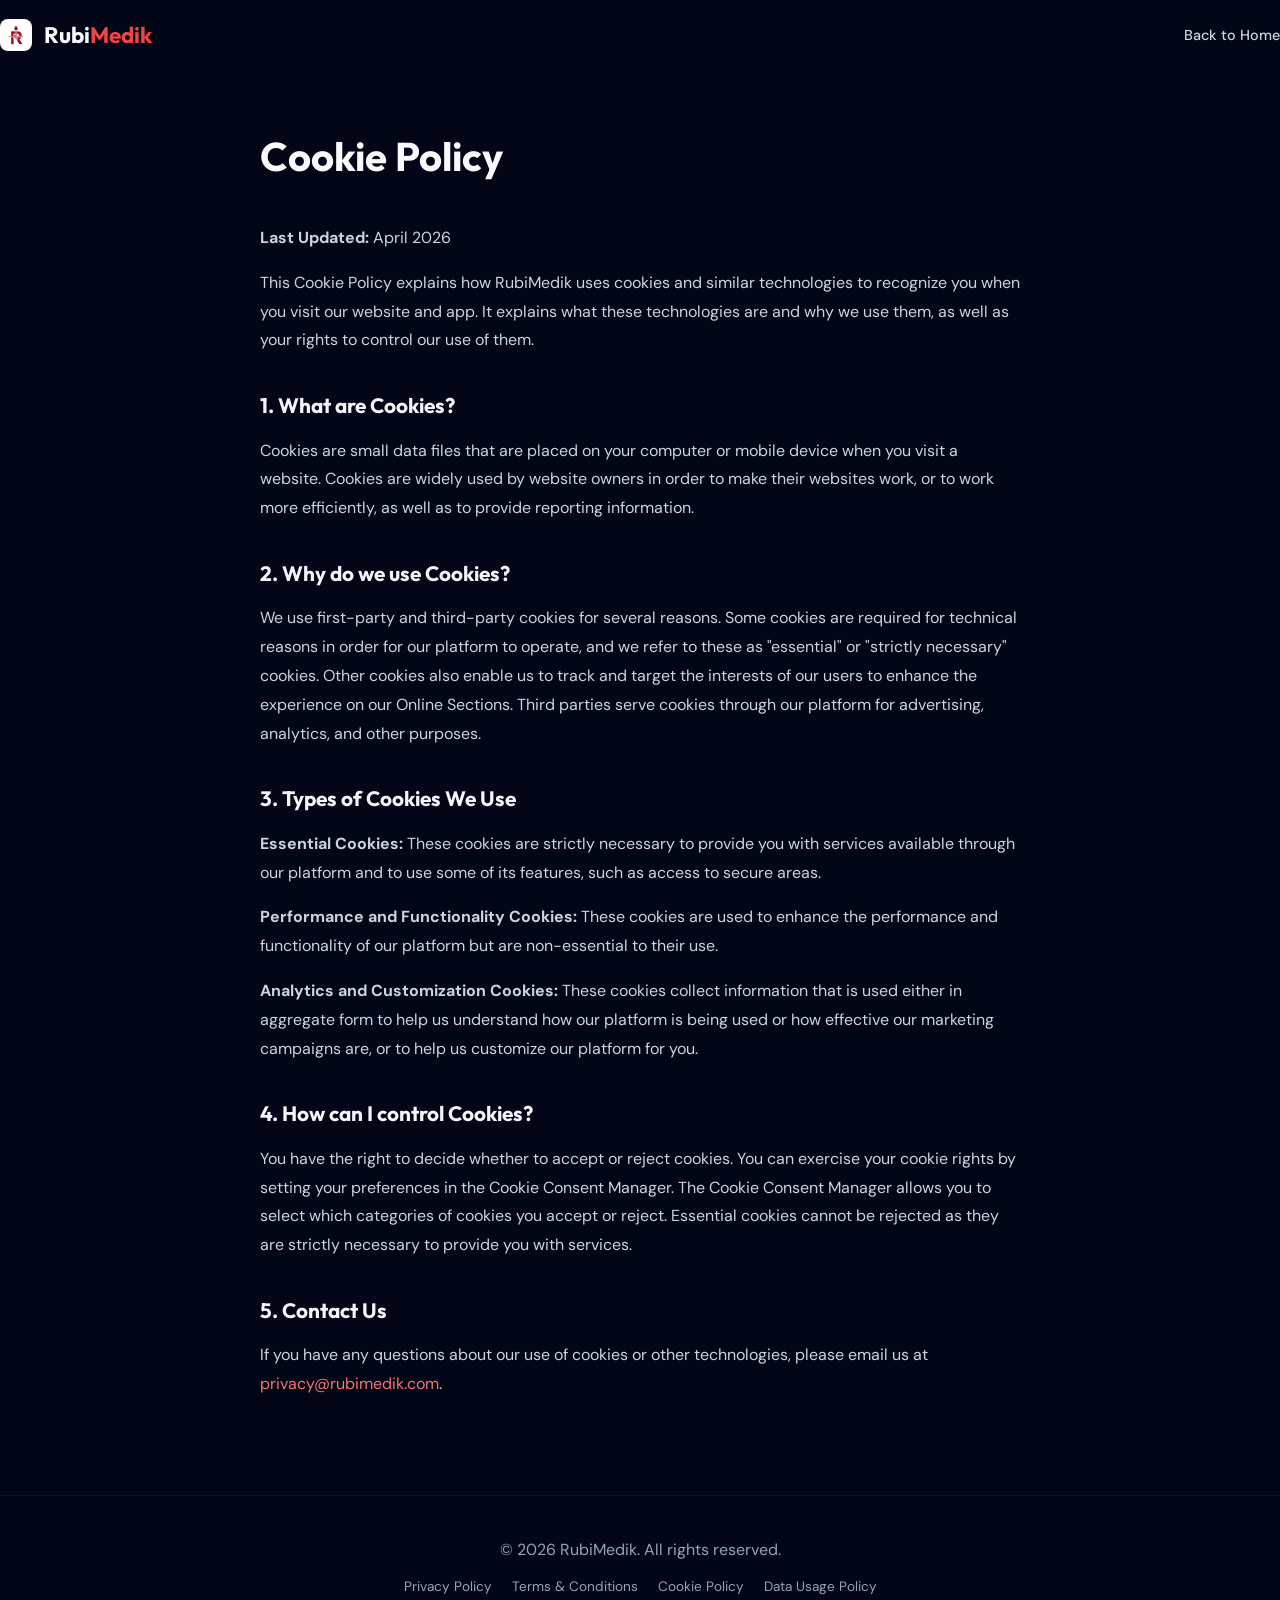
==== commit 44d2d22f: "Add pricing and referal section" ====
--- a/cookies.html
+++ b/cookies.html
@@ -4,7 +4,7 @@
     <meta charset="UTF-8">
     <meta name="viewport" content="width=device-width, initial-scale=1.0">
     <title>Cookie Policy | RubiMedik</title>
-    <link rel="icon" href="assets/favicon.svg" type="image/svg+xml">
+    <link rel="icon" href="assets/favicon.jpg" type="image/jpeg">
     <link rel="preconnect" href="https://fonts.googleapis.com">
     <link rel="preconnect" href="https://fonts.gstatic.com" crossorigin>
     <link href="https://fonts.googleapis.com/css2?family=Outfit:wght@400;500;600;700;800&family=DM+Sans:wght@400;500;600&display=swap" rel="stylesheet">
@@ -46,9 +46,9 @@
 <body>
     <nav class="navbar">
         <div class="nav-container">
-            <a href="index.html" class="logo">
-                <span class="logo-icon">+</span>
-                Rubi<span>Medik</span>
+            <a href="index.html" class="logo" aria-label="RubiMedik Home">
+                <img src="assets/favicon.jpg" alt="Logo" class="logo-icon" style="width: 32px; height: 32px; border-radius: 8px; object-fit: contain;">
+                <span class="logo-text">Rubi<span class="logo-accent">Medik</span></span>
             </a>
             <div class="nav-links">
                 <a href="index.html" class="nav-link">Back to Home</a>
--- a/styles.css
+++ b/styles.css
@@ -1239,6 +1239,184 @@
 }
 
 /* ========================================
+   Referral Section
+   ======================================== */
+.referral-section {
+    padding: var(--space-24) 0;
+    position: relative;
+    background: rgba(15, 23, 42, 0.5);
+    border-top: 1px solid rgba(255,255,255,0.05);
+}
+
+.referral-grid {
+    display: grid;
+    grid-template-columns: repeat(3, 1fr);
+    gap: var(--space-6);
+    margin-bottom: var(--space-16);
+}
+
+.referral-card {
+    padding: var(--space-8);
+    background: rgba(255,255,255,0.02);
+    border: 1px solid rgba(255,255,255,0.06);
+    border-radius: var(--radius-2xl);
+    text-align: center;
+    transition: var(--transition-base);
+}
+
+.referral-card:hover {
+    background: rgba(255,255,255,0.04);
+    border-color: rgba(255,255,255,0.1);
+    transform: translateY(-4px);
+    box-shadow: var(--shadow-lg);
+}
+
+.referral-icon {
+    width: 64px;
+    height: 64px;
+    margin: 0 auto var(--space-6);
+    display: flex;
+    align-items: center;
+    justify-content: center;
+    background: linear-gradient(135deg, rgba(220, 38, 38, 0.15), rgba(220, 38, 38, 0.05));
+    color: var(--ruby-400);
+    border-radius: var(--radius-full);
+}
+
+.referral-card h3 {
+    font-family: var(--font-display);
+    font-size: 1.2rem;
+    font-weight: 600;
+    color: var(--slate-100);
+    margin-bottom: var(--space-3);
+}
+
+.referral-card p {
+    font-size: 0.95rem;
+    color: var(--slate-400);
+    line-height: 1.6;
+}
+
+.referral-steps {
+    display: flex;
+    align-items: center;
+    justify-content: center;
+    max-width: 800px;
+    margin: 0 auto var(--space-12);
+    padding: var(--space-8);
+    background: rgba(255,255,255,0.02);
+    border: 1px solid rgba(255,255,255,0.06);
+    border-radius: var(--radius-2xl);
+}
+
+.referral-step {
+    text-align: center;
+    flex: 1;
+}
+
+.step-circle {
+    width: 48px;
+    height: 48px;
+    margin: 0 auto var(--space-4);
+    display: flex;
+    align-items: center;
+    justify-content: center;
+    background: rgba(255,255,255,0.05);
+    border: 1px solid rgba(255,255,255,0.1);
+    color: var(--ruby-400);
+    border-radius: var(--radius-full);
+    font-family: var(--font-display);
+    font-size: 1.25rem;
+    font-weight: 700;
+}
+
+.referral-step h4 {
+    font-size: 0.95rem;
+    font-weight: 500;
+    color: var(--slate-200);
+}
+
+.step-connector {
+    height: 2px;
+    width: 60px;
+    background: var(--gradient-primary);
+    opacity: 0.3;
+    margin: -30px var(--space-4) 0;
+}
+
+.referral-actions {
+    display: flex;
+    justify-content: center;
+    gap: var(--space-4);
+    margin-bottom: var(--space-6);
+}
+
+.btn-ref-primary {
+    display: inline-flex;
+    align-items: center;
+    gap: var(--space-2);
+    padding: var(--space-3) var(--space-8);
+    background: var(--gradient-primary);
+    color: white;
+    border-radius: var(--radius-full);
+    font-size: 1rem;
+    font-weight: 600;
+    transition: var(--transition-base);
+}
+
+.btn-ref-primary:hover {
+    transform: translateY(-2px);
+    box-shadow: 0 4px 15px rgba(220, 38, 38, 0.3);
+}
+
+.btn-ref-secondary {
+    display: inline-flex;
+    align-items: center;
+    gap: var(--space-2);
+    padding: var(--space-3) var(--space-8);
+    background: rgba(255,255,255,0.05);
+    border: 1px solid rgba(255,255,255,0.1);
+    color: var(--slate-200);
+    border-radius: var(--radius-full);
+    font-size: 1rem;
+    font-weight: 600;
+    transition: var(--transition-base);
+}
+
+.btn-ref-secondary:hover {
+    background: rgba(255,255,255,0.1);
+    transform: translateY(-2px);
+}
+
+.referral-trust-text {
+    text-align: center;
+    font-size: 0.85rem;
+    color: var(--slate-500);
+    font-style: italic;
+}
+
+@media (max-width: 768px) {
+    .referral-grid {
+        grid-template-columns: 1fr;
+    }
+    
+    .referral-steps {
+        flex-direction: column;
+        gap: var(--space-6);
+    }
+    
+    .step-connector {
+        width: 2px;
+        height: 30px;
+        margin: 0;
+    }
+    
+    .referral-actions {
+        flex-direction: column;
+    }
+}
+
+/* ========================================
    CTA Section
    ======================================== */
 .cta-section {
@@ -1528,6 +1706,354 @@
 }
 
 /* ========================================
+   Pricing Tabbed Section
+   ======================================== */
+.pricing-tabbed-section {
+    padding: var(--space-24) 0;
+    position: relative;
+}
+
+/* Tab Label */
+.pricing-tab-label {
+    text-align: center;
+    font-size: 0.8rem;
+    font-weight: 600;
+    letter-spacing: 0.1em;
+    text-transform: uppercase;
+    color: var(--slate-500);
+    margin-bottom: var(--space-4);
+}
+
+/* Tab Navigation */
+.pricing-tabs {
+    display: flex;
+    justify-content: center;
+    gap: var(--space-2);
+    margin-bottom: var(--space-10);
+    background: rgba(255,255,255,0.03);
+    border: 1px solid rgba(255,255,255,0.06);
+    border-radius: var(--radius-full);
+    padding: 6px;
+    max-width: 480px;
+    margin-left: auto;
+    margin-right: auto;
+}
+
+.pricing-tab {
+    display: flex;
+    align-items: center;
+    gap: var(--space-2);
+    padding: var(--space-3) var(--space-6);
+    background: transparent;
+    border: none;
+    border-radius: var(--radius-full);
+    font-family: var(--font-body);
+    font-size: 0.9rem;
+    font-weight: 600;
+    color: var(--slate-400);
+    cursor: pointer;
+    transition: all 0.3s ease;
+    flex: 1;
+    justify-content: center;
+    white-space: nowrap;
+}
+
+.pricing-tab svg {
+    flex-shrink: 0;
+    opacity: 0.6;
+    transition: opacity 0.3s ease;
+}
+
+.pricing-tab:hover {
+    color: var(--slate-200);
+    background: rgba(255,255,255,0.04);
+}
+
+.pricing-tab:hover svg {
+    opacity: 0.9;
+}
+
+.pricing-tab.active {
+    background: var(--gradient-primary);
+    color: white;
+    box-shadow: 0 4px 15px rgba(220, 38, 38, 0.3);
+}
+
+.pricing-tab.active svg {
+    opacity: 1;
+}
+
+/* Tab Panels */
+.pricing-tab-panels {
+    position: relative;
+    min-height: 400px;
+}
+
+.pricing-tab-panel {
+    display: none;
+    animation: pricingFadeIn 0.4s ease;
+}
+
+.pricing-tab-panel.active {
+    display: block;
+}
+
+@keyframes pricingFadeIn {
+    from {
+        opacity: 0;
+        transform: translateY(12px);
+    }
+    to {
+        opacity: 1;
+        transform: translateY(0);
+    }
+}
+
+/* Pricing Cards Grid */
+.pricing-cards-grid {
+    display: grid;
+    grid-template-columns: repeat(3, 1fr);
+    gap: var(--space-6);
+    align-items: start;
+}
+
+/* Pricing Plan Card */
+.pricing-plan-card {
+    position: relative;
+    padding: var(--space-8);
+    background: rgba(255,255,255,0.02);
+    border: 1px solid rgba(255,255,255,0.06);
+    border-radius: var(--radius-2xl);
+    transition: var(--transition-base);
+    overflow: hidden;
+    display: flex;
+    flex-direction: column;
+}
+
+.pricing-plan-card::before {
+    content: '';
+    position: absolute;
+    top: 0;
+    left: 0;
+    right: 0;
+    height: 2px;
+    background: var(--gradient-primary);
+    opacity: 0;
+    transition: var(--transition-base);
+}
+
+.pricing-plan-card:hover {
+    background: rgba(255,255,255,0.04);
+    border-color: rgba(255,255,255,0.1);
+    transform: translateY(-6px);
+    box-shadow: var(--shadow-xl);
+}
+
+.pricing-plan-card:hover::before {
+    opacity: 1;
+}
+
+/* Featured / Highlighted Plan */
+.pricing-plan-featured {
+    background: rgba(220, 38, 38, 0.04);
+    border-color: rgba(220, 38, 38, 0.2);
+    transform: scale(1.03);
+    box-shadow: 0 0 40px rgba(220, 38, 38, 0.08);
+}
+
+.pricing-plan-featured::before {
+    opacity: 1;
+    height: 3px;
+}
+
+.pricing-plan-featured:hover {
+    transform: scale(1.03) translateY(-6px);
+    border-color: rgba(220, 38, 38, 0.3);
+    box-shadow: 0 20px 60px rgba(220, 38, 38, 0.15);
+}
+
+/* Plan Badge */
+.plan-badge {
+    position: absolute;
+    top: var(--space-4);
+    right: var(--space-4);
+    padding: var(--space-1) var(--space-3);
+    background: var(--gradient-primary);
+    color: white;
+    border-radius: var(--radius-full);
+    font-size: 0.7rem;
+    font-weight: 700;
+    letter-spacing: 0.05em;
+    text-transform: uppercase;
+}
+
+/* Plan Header */
+.plan-header {
+    margin-bottom: var(--space-6);
+    padding-bottom: var(--space-6);
+    border-bottom: 1px solid rgba(255,255,255,0.06);
+}
+
+.plan-name {
+    font-family: var(--font-display);
+    font-size: 1.2rem;
+    font-weight: 600;
+    color: var(--slate-100);
+    margin-bottom: var(--space-3);
+}
+
+.plan-price {
+    display: flex;
+    align-items: baseline;
+    gap: 2px;
+}
+
+.price-currency {
+    font-family: var(--font-display);
+    font-size: 1.4rem;
+    font-weight: 600;
+    color: var(--slate-300);
+}
+
+.price-amount {
+    font-family: var(--font-display);
+    font-size: 2.8rem;
+    font-weight: 700;
+    color: var(--slate-50);
+    line-height: 1;
+}
+
+.price-period {
+    font-size: 0.9rem;
+    color: var(--slate-500);
+    font-weight: 400;
+    margin-left: var(--space-1);
+}
+
+/* Plan Features */
+.plan-features {
+    display: flex;
+    flex-direction: column;
+    gap: var(--space-4);
+    margin-bottom: var(--space-8);
+    flex-grow: 1;
+}
+
+.plan-features li {
+    display: flex;
+    align-items: center;
+    gap: var(--space-3);
+    font-size: 0.9rem;
+    color: var(--slate-300);
+    line-height: 1.5;
+}
+
+.plan-features li svg {
+    flex-shrink: 0;
+    color: var(--green-500);
+}
+
+/* Plan CTA Button */
+.plan-cta-btn {
+    display: block;
+    width: 100%;
+    padding: var(--space-3) var(--space-6);
+    background: rgba(255,255,255,0.05);
+    border: 1px solid rgba(255,255,255,0.12);
+    border-radius: var(--radius-lg);
+    font-size: 0.95rem;
+    font-weight: 600;
+    color: var(--slate-200);
+    text-align: center;
+    transition: var(--transition-base);
+    margin-top: auto;
+}
+
+.plan-cta-btn:hover {
+    background: rgba(255,255,255,0.1);
+    border-color: rgba(255,255,255,0.2);
+    transform: translateY(-2px);
+}
+
+.plan-cta-featured {
+    background: var(--gradient-primary);
+    border-color: transparent;
+    color: white;
+    box-shadow: 0 4px 15px rgba(220, 38, 38, 0.3);
+}
+
+.plan-cta-featured:hover {
+    background: linear-gradient(135deg, #ef4444 0%, #b91c1c 100%);
+    border-color: transparent;
+    box-shadow: 0 8px 25px rgba(220, 38, 38, 0.4);
+}
+
+/* Trust Indicators */
+.pricing-trust-indicators {
+    display: flex;
+    justify-content: center;
+    gap: var(--space-10);
+    margin-top: var(--space-12);
+    padding-top: var(--space-8);
+    border-top: 1px solid rgba(255,255,255,0.05);
+}
+
+.trust-indicator-item {
+    display: flex;
+    align-items: center;
+    gap: var(--space-2);
+    color: var(--slate-400);
+    font-size: 0.85rem;
+    font-weight: 500;
+}
+
+.trust-indicator-item svg {
+    color: var(--green-500);
+    flex-shrink: 0;
+}
+
+/* Supporting Text */
+.pricing-supporting-text {
+    text-align: center;
+    font-size: 0.9rem;
+    color: var(--slate-500);
+    margin-top: var(--space-8);
+    font-style: italic;
+}
+
+/* Inline CTA */
+.pricing-inline-cta {
+    text-align: center;
+    margin-top: var(--space-10);
+    padding-top: var(--space-8);
+    border-top: 1px solid rgba(255,255,255,0.05);
+}
+
+.pricing-inline-cta p {
+    font-size: 0.9rem;
+    color: var(--slate-500);
+    margin-bottom: var(--space-6);
+    line-height: 1.7;
+}
+
+.pricing-cta-button {
+    display: inline-block;
+    padding: var(--space-4) var(--space-10);
+    background: var(--gradient-primary);
+    color: white;
+    border-radius: var(--radius-full);
+    font-size: 1.05rem;
+    font-weight: 700;
+    transition: var(--transition-base);
+    box-shadow: 0 4px 20px rgba(220, 38, 38, 0.3);
+}
+
+.pricing-cta-button:hover {
+    transform: translateY(-3px);
+    box-shadow: 0 8px 30px rgba(220, 38, 38, 0.4);
+}
+
+/* ========================================
    Animations
    ======================================== */
 @keyframes fadeInUp {
@@ -1670,6 +2196,15 @@
 
     .impact-grid {
         grid-template-columns: repeat(2, 1fr);
+    }
+
+    /* Pricing responsive — tablet */
+    .pricing-plan-card {
+        padding: var(--space-6);
+    }
+
+    .price-amount {
+        font-size: 2.2rem;
     }
 
     .footer-grid {
@@ -1812,6 +2347,42 @@
     .floating-card {
         display: none;
     }
+
+    /* Pricing responsive — mobile */
+    .pricing-tabs {
+        max-width: 100%;
+        overflow-x: auto;
+        -webkit-overflow-scrolling: touch;
+    }
+
+    .pricing-tab {
+        padding: var(--space-2) var(--space-4);
+        font-size: 0.82rem;
+    }
+
+    .pricing-tab svg {
+        display: none;
+    }
+
+    .pricing-cards-grid {
+        grid-template-columns: 1fr;
+        max-width: 400px;
+        margin: 0 auto;
+    }
+
+    .pricing-plan-featured {
+        transform: scale(1);
+    }
+
+    .pricing-plan-featured:hover {
+        transform: translateY(-6px);
+    }
+
+    .pricing-trust-indicators {
+        flex-direction: column;
+        align-items: center;
+        gap: var(--space-4);
+    }
 }
 
 @media (max-width: 480px) {
@@ -1826,4 +2397,10 @@
     .impact-number, .impact-suffix {
         font-size: 1.8rem;
     }
-}
+
+    /* Pricing responsive — small mobile */
+    .pricing-tabs {
+        gap: var(--space-1);
+        padding: 4px;
+    }
+}
